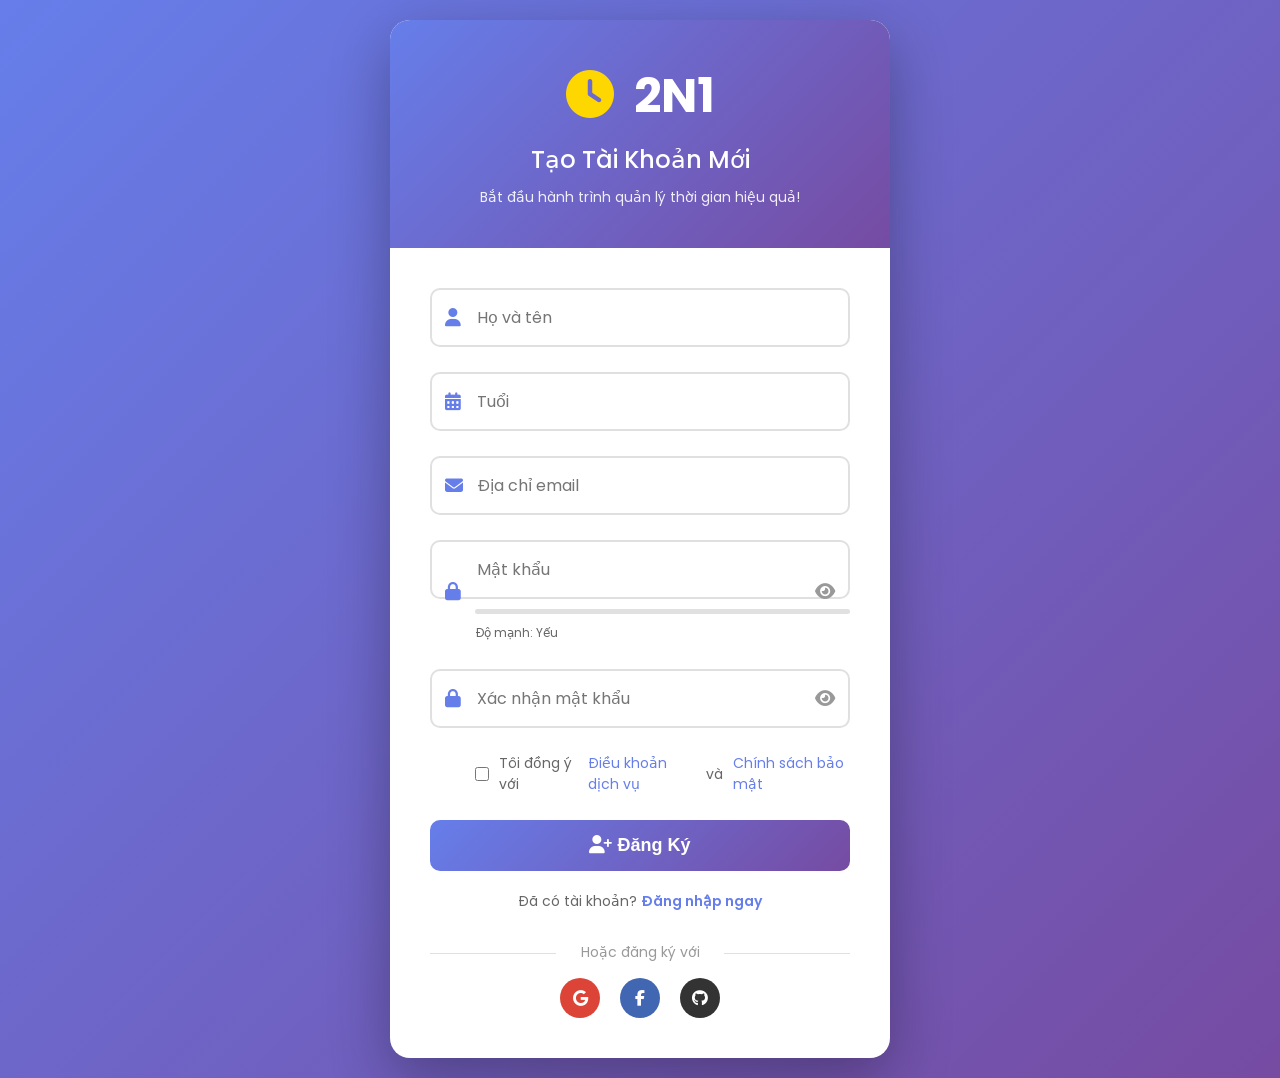
==== index.html @ 3a00298d "Create index.html" ====
<!-- Thêm ngay sau <body> -->
<script>
    // Kiểm tra đăng nhập
    (function() {
        const currentUser = localStorage.getItem('2n1_current_user');
        
        if (!currentUser) {
            // Chưa đăng nhập, chuyển về trang đăng ký
            window.location.href = 'register.html';
        } else {
            const user = JSON.parse(currentUser);
            if (!user.loggedIn) {
                window.location.href = 'register.html';
            } else {
                // Hiển thị tên người dùng
                document.addEventListener('DOMContentLoaded', function() {
                    const usernameElement = document.getElementById('username');
                    if (usernameElement) {
                        usernameElement.textContent = user.name;
                    }
                    
                    // Thêm nút đăng xuất
                    const userInfo = document.querySelector('.user-info');
                    if (userInfo) {
                        const logoutBtn = document.createElement('button');
                        logoutBtn.innerHTML = '<i class="fas fa-sign-out-alt"></i> Đăng xuất';
                        logoutBtn.style.cssText = `
                            margin-left: 15px;
                            background: rgba(255,255,255,0.2);
                            border: none;
                            color: white;
                            padding: 8px 15px;
                            border-radius: 50px;
                            cursor: pointer;
                            font-size: 14px;
                            transition: all 0.3s;
                        `;
                        logoutBtn.onmouseover = function() {
                            this.style.background = 'rgba(255,255,255,0.3)';
                        };
                        logoutBtn.onmouseout = function() {
                            this.style.background = 'rgba(255,255,255,0.2)';
                        };
                        logoutBtn.onclick = function() {
                            localStorage.removeItem('2n1_current_user');
                            window.location.href = 'register.html';
                        };
                        userInfo.appendChild(logoutBtn);
                    }
                });
            }
        }
    })();
</script>
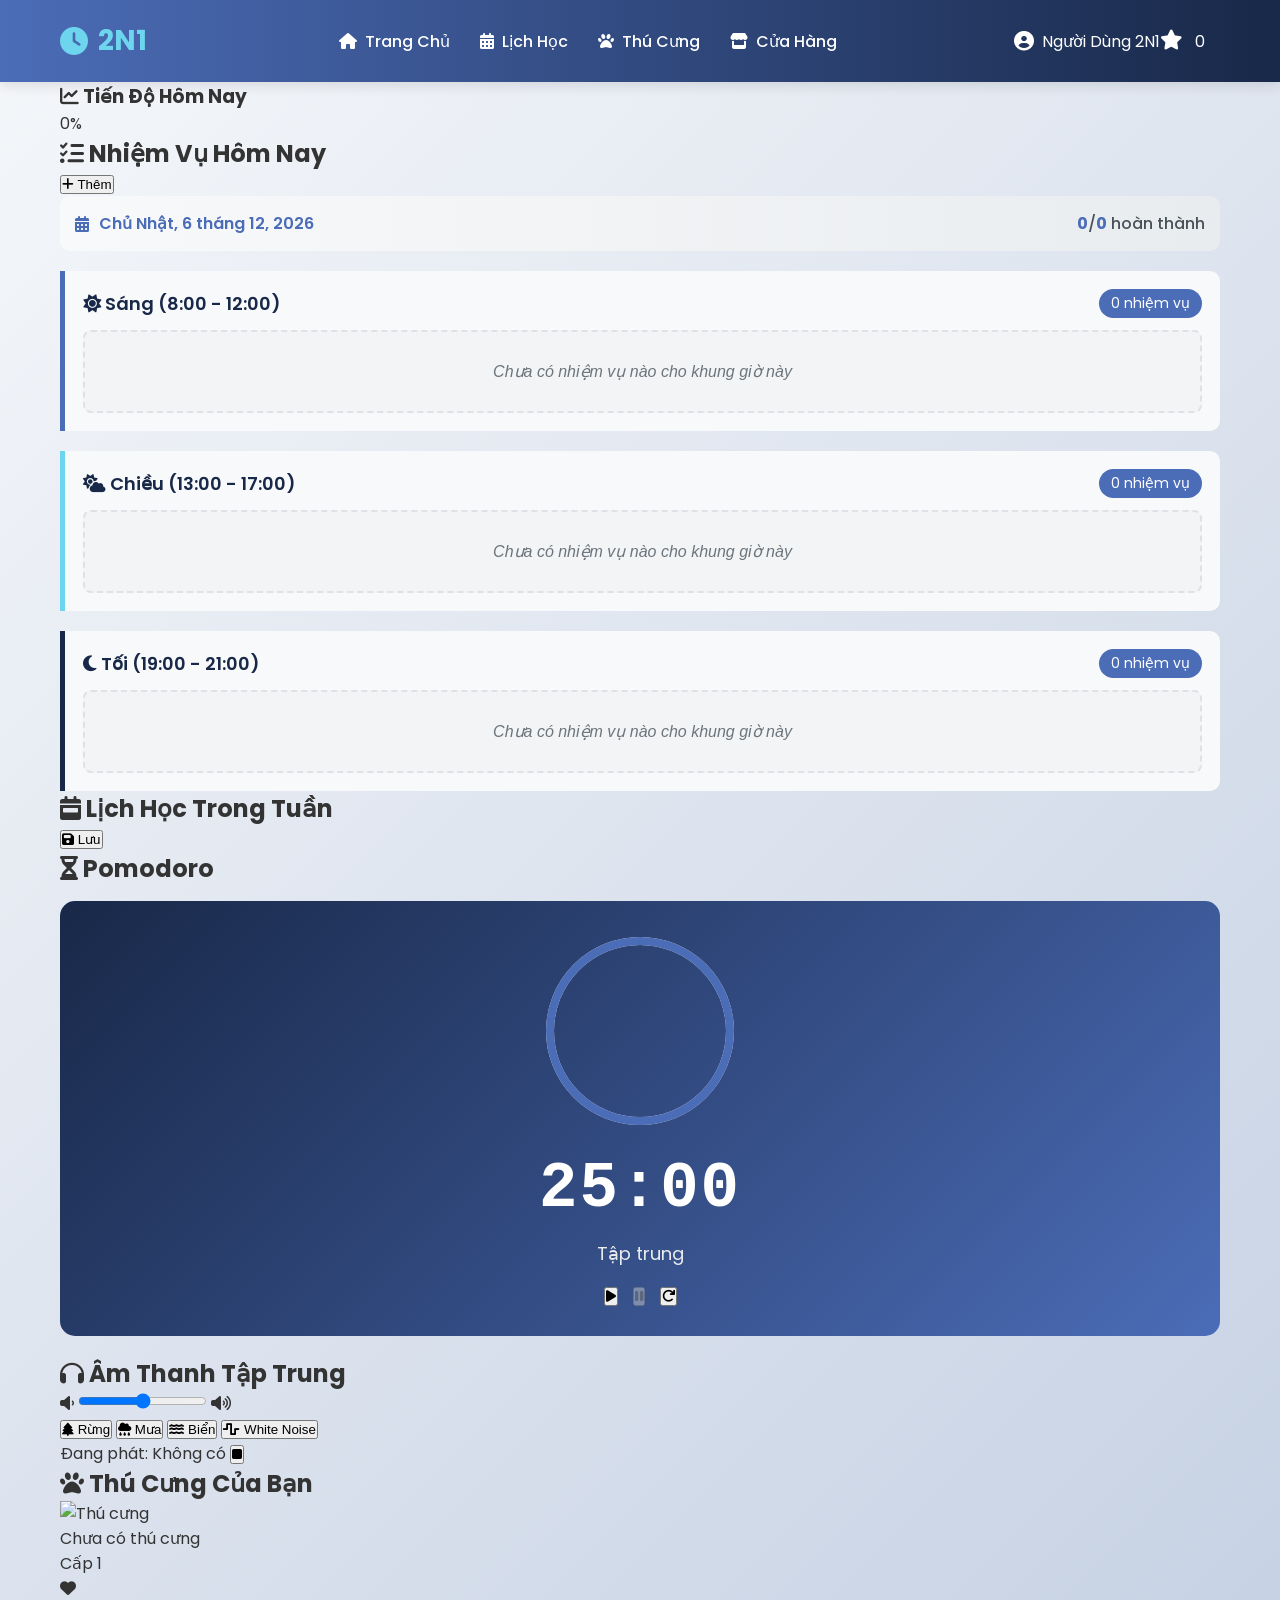
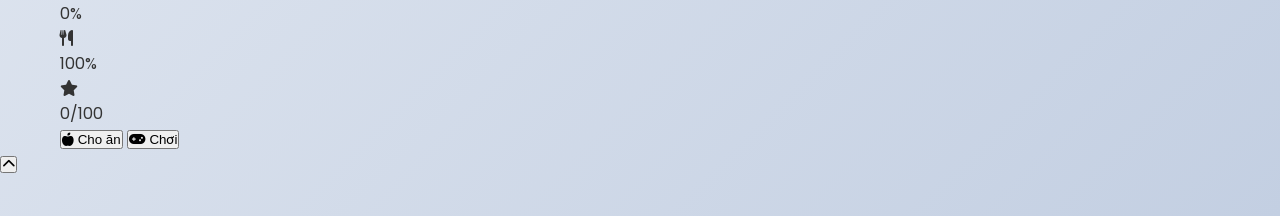
==== commit d9992094: "Update index.html" ====
--- a/index.html
+++ b/index.html
@@ -1,54 +1,285 @@
-<!-- Thêm ngay sau <body> -->
-<script>
-    // Kiểm tra đăng nhập
-    (function() {
-        const currentUser = localStorage.getItem('2n1_current_user');
-        
-        if (!currentUser) {
-            // Chưa đăng nhập, chuyển về trang đăng ký
-            window.location.href = 'register.html';
-        } else {
-            const user = JSON.parse(currentUser);
-            if (!user.loggedIn) {
-                window.location.href = 'register.html';
-            } else {
-                // Hiển thị tên người dùng
-                document.addEventListener('DOMContentLoaded', function() {
-                    const usernameElement = document.getElementById('username');
-                    if (usernameElement) {
-                        usernameElement.textContent = user.name;
-                    }
-                    
-                    // Thêm nút đăng xuất
-                    const userInfo = document.querySelector('.user-info');
-                    if (userInfo) {
-                        const logoutBtn = document.createElement('button');
-                        logoutBtn.innerHTML = '<i class="fas fa-sign-out-alt"></i> Đăng xuất';
-                        logoutBtn.style.cssText = `
-                            margin-left: 15px;
-                            background: rgba(255,255,255,0.2);
-                            border: none;
-                            color: white;
-                            padding: 8px 15px;
-                            border-radius: 50px;
-                            cursor: pointer;
-                            font-size: 14px;
-                            transition: all 0.3s;
-                        `;
-                        logoutBtn.onmouseover = function() {
-                            this.style.background = 'rgba(255,255,255,0.3)';
-                        };
-                        logoutBtn.onmouseout = function() {
-                            this.style.background = 'rgba(255,255,255,0.2)';
-                        };
-                        logoutBtn.onclick = function() {
-                            localStorage.removeItem('2n1_current_user');
-                            window.location.href = 'register.html';
-                        };
-                        userInfo.appendChild(logoutBtn);
-                    }
-                });
-            }
-        }
-    })();
-</script>
+<!DOCTYPE html>
+<html lang="vi">
+<head>
+    <meta charset="UTF-8">
+    <meta name="viewport" content="width=device-width, initial-scale=1.0">
+    <title>2N1 - Quản Lý Thời Gian Thông Minh</title>
+    <link rel="stylesheet" href="https://cdnjs.cloudflare.com/ajax/libs/font-awesome/6.4.0/css/all.min.css">
+    <link href="https://fonts.googleapis.com/css2?family=Poppins:wght@300;400;500;600;700&display=swap" rel="stylesheet">
+    <link rel="stylesheet" href="style.css">
+</head>
+<body>
+    <!-- Header với hiệu ứng -->
+    <header class="glass-header">
+        <div class="container">
+            <div class="header-content">
+                <div class="logo animate-logo">
+                    <i class="fas fa-clock"></i>
+                    <span>2N1</span>
+                </div>
+                <nav>
+                    <ul>
+                        <li><a href="#home" class="nav-link active"><i class="fas fa-home"></i> Trang Chủ</a></li>
+                        <li><a href="#schedule" class="nav-link"><i class="fas fa-calendar-alt"></i> Lịch Học</a></li>
+                        <li><a href="#pets" class="nav-link"><i class="fas fa-paw"></i> Thú Cưng</a></li>
+                        <li><a href="#shop" class="nav-link"><i class="fas fa-store"></i> Cửa Hàng</a></li>
+                    </ul>
+                </nav>
+                <div class="user-info" id="user-info">
+                    <i class="fas fa-user-circle"></i>
+                    <span id="username"></span>
+                    <div class="points-badge" id="points-display">
+                        <i class="fas fa-star"></i> <span id="user-points">0</span>
+                    </div>
+                </div>
+            </div>
+        </div>
+    </header>
+
+    <div class="container">
+        <!-- Thanh tiến trình ngày -->
+        <div class="daily-progress">
+            <div class="progress-header">
+                <h3><i class="fas fa-chart-line"></i> Tiến Độ Hôm Nay</h3>
+                <span id="progress-percent">0%</span>
+            </div>
+            <div class="progress-bar-container">
+                <div class="progress-bar-fill" id="daily-progress-bar" style="width: 0%"></div>
+            </div>
+        </div>
+
+        <!-- Main Content với Grid Layout -->
+        <div class="main-grid">
+            <!-- Left Column: Tasks và Lịch -->
+            <div class="left-column">
+                <!-- Nhiệm vụ hôm nay -->
+                <div class="card glass-card" id="home">
+                    <div class="card-header">
+                        <h2><i class="fas fa-tasks"></i> Nhiệm Vụ Hôm Nay</h2>
+                        <button class="btn-add-task" id="add-task-btn">
+                            <i class="fas fa-plus"></i> Thêm
+                        </button>
+                    </div>
+                    
+                    <div class="date-info">
+                        <div class="current-date" id="current-date"></div>
+                        <div class="tasks-summary">
+                            <span id="completed-count">0</span>/<span id="total-count">0</span> hoàn thành
+                        </div>
+                    </div>
+                    
+                    <div class="time-slots" id="time-slots-container"></div>
+                </div>
+
+                <!-- Lịch học trong tuần -->
+                <div class="card glass-card" id="schedule">
+                    <div class="card-header">
+                        <h2><i class="fas fa-calendar-week"></i> Lịch Học Trong Tuần</h2>
+                        <button class="btn-save-schedule" id="save-schedule-btn">
+                            <i class="fas fa-save"></i> Lưu
+                        </button>
+                    </div>
+                    
+                    <div class="week-schedule" id="week-schedule">
+                        <!-- JavaScript sẽ tạo lịch ở đây -->
+                    </div>
+                </div>
+            </div>
+
+            <!-- Right Column: Pomodoro, Âm thanh, Thú cưng -->
+            <div class="right-column">
+                <!-- Pomodoro Timer với hiệu ứng -->
+                <div class="card glass-card pomodoro-card">
+                    <h2><i class="fas fa-hourglass-half"></i> Pomodoro</h2>
+                    
+                    <div class="pomodoro-timer">
+                        <div class="timer-circle">
+                            <svg class="progress-ring" width="200" height="200">
+                                <circle class="progress-ring__bg" stroke="#e0e0e0" stroke-width="8" fill="transparent" r="90" cx="100" cy="100"/>
+                                <circle class="progress-ring__progress" stroke="#4b6cb7" stroke-width="8" fill="transparent" r="90" cx="100" cy="100"/>
+                            </svg>
+                            <div class="timer-display" id="timer">25:00</div>
+                        </div>
+                        
+                        <div class="timer-label" id="session-type">Tập trung</div>
+                        
+                        <div class="timer-controls">
+                            <button class="btn-control" id="start-btn">
+                                <i class="fas fa-play"></i>
+                            </button>
+                            <button class="btn-control" id="pause-btn" disabled>
+                                <i class="fas fa-pause"></i>
+                            </button>
+                            <button class="btn-control" id="reset-btn">
+                                <i class="fas fa-redo"></i>
+                            </button>
+                        </div>
+                    </div>
+                </div>
+
+                <!-- Phòng âm thanh tập trung -->
+                <div class="card glass-card sound-card">
+                    <h2><i class="fas fa-headphones"></i> Âm Thanh Tập Trung</h2>
+                    
+                    <div class="sound-controls">
+                        <div class="volume-control">
+                            <i class="fas fa-volume-down"></i>
+                            <input type="range" id="volume-slider" min="0" max="100" value="50">
+                            <i class="fas fa-volume-up"></i>
+                        </div>
+                        
+                        <div class="sound-buttons">
+                            <button class="sound-btn" data-sound="forest">
+                                <i class="fas fa-tree"></i>
+                                <span>Rừng</span>
+                                <div class="sound-wave"></div>
+                            </button>
+                            <button class="sound-btn" data-sound="rain">
+                                <i class="fas fa-cloud-rain"></i>
+                                <span>Mưa</span>
+                                <div class="sound-wave"></div>
+                            </button>
+                            <button class="sound-btn" data-sound="ocean">
+                                <i class="fas fa-water"></i>
+                                <span>Biển</span>
+                                <div class="sound-wave"></div>
+                            </button>
+                            <button class="sound-btn" data-sound="white-noise">
+                                <i class="fas fa-wave-square"></i>
+                                <span>White Noise</span>
+                                <div class="sound-wave"></div>
+                            </button>
+                        </div>
+                        
+                        <div class="playing-indicator" id="playing-indicator">
+                            <span>Đang phát: </span>
+                            <span id="current-sound">Không có</span>
+                            <button class="stop-sound" id="stop-sound">
+                                <i class="fas fa-stop"></i>
+                            </button>
+                        </div>
+                    </div>
+                </div>
+
+                <!-- Thú cưng ảo -->
+                <div class="card glass-card pet-card" id="pets">
+                    <h2><i class="fas fa-paw"></i> Thú Cưng Của Bạn</h2>
+                    
+                    <div class="pet-container">
+                        <div class="pet-display" id="pet-display">
+                            <img src="assets/pets/pet-default.png" alt="Thú cưng" id="pet-image" class="pet-image">
+                            <div class="pet-status">
+                                <div class="pet-name" id="pet-name">Chưa có thú cưng</div>
+                                <div class="pet-level" id="pet-level">Cấp 1</div>
+                            </div>
+                        </div>
+                        
+                        <div class="pet-stats">
+                            <div class="pet-stat">
+                                <i class="fas fa-heart"></i>
+                                <div class="stat-bar">
+                                    <div class="stat-fill" id="pet-happiness" style="width: 0%"></div>
+                                </div>
+                                <span id="happiness-value">0%</span>
+                            </div>
+                            <div class="pet-stat">
+                                <i class="fas fa-utensils"></i>
+                                <div class="stat-bar">
+                                    <div class="stat-fill" id="pet-hunger" style="width: 100%"></div>
+                                </div>
+                                <span id="hunger-value">100%</span>
+                            </div>
+                            <div class="pet-stat">
+                                <i class="fas fa-star"></i>
+                                <div class="stat-bar">
+                                    <div class="stat-fill" id="pet-exp" style="width: 0%"></div>
+                                </div>
+                                <span id="exp-value">0/100</span>
+                            </div>
+                        </div>
+                        
+                        <div class="pet-actions">
+                            <button class="pet-action" id="feed-pet">
+                                <i class="fas fa-apple-alt"></i> Cho ăn
+                            </button>
+                            <button class="pet-action" id="play-pet">
+                                <i class="fas fa-gamepad"></i> Chơi
+                            </button>
+                        </div>
+                    </div>
+                </div>
+            </div>
+        </div>
+    </div>
+
+    <!-- Cửa hàng thú cưng Modal -->
+    <div class="modal-overlay" id="shop-modal">
+        <div class="modal-content shop-modal">
+            <div class="modal-header">
+                <h3><i class="fas fa-store"></i> Cửa Hàng Thú Cưng</h3>
+                <button class="close-modal" id="close-shop">&times;</button>
+            </div>
+            
+            <div class="shop-points">
+                <i class="fas fa-star"></i> Điểm của bạn: <span id="shop-points">0</span>
+            </div>
+            
+            <div class="pets-grid" id="pets-grid">
+                <!-- Pet items sẽ được tạo bằng JavaScript -->
+            </div>
+        </div>
+    </div>
+
+    <!-- Thêm nhiệm vụ Modal -->
+    <div class="modal-overlay" id="task-modal">
+        <div class="modal-content">
+            <div class="modal-header">
+                <h3><i class="fas fa-plus-circle"></i> Thêm Nhiệm Vụ</h3>
+                <button class="close-modal" id="close-task">&times;</button>
+            </div>
+            
+            <form id="task-form">
+                <div class="form-group">
+                    <input type="text" id="task-name" placeholder="Tên nhiệm vụ" required>
+                </div>
+                
+                <div class="form-row">
+                    <select id="task-time" required>
+                        <option value="">Chọn khung giờ</option>
+                        <option value="morning">Sáng (8:00 - 12:00)</option>
+                        <option value="afternoon">Chiều (13:00 - 17:00)</option>
+                        <option value="evening">Tối (19:00 - 21:00)</option>
+                    </select>
+                    
+                    <select id="task-duration" required>
+                        <option value="">Thời lượng</option>
+                        <option value="15">15 phút</option>
+                        <option value="30">30 phút</option>
+                        <option value="45">45 phút</option>
+                        <option value="60">1 giờ</option>
+                        <option value="90">1.5 giờ</option>
+                        <option value="120">2 giờ</option>
+                    </select>
+                </div>
+                
+                <div class="form-group">
+                    <select id="task-priority">
+                        <option value="low">Ưu tiên thấp</option>
+                        <option value="medium" selected>Ưu tiên trung bình</option>
+                        <option value="high">Ưu tiên cao</option>
+                    </select>
+                </div>
+                
+                <button type="submit" class="btn-submit">Thêm nhiệm vụ</button>
+            </form>
+        </div>
+    </div>
+
+    <!-- Floating Action Button -->
+    <button class="fab" id="fab">
+        <i class="fas fa-chevron-up"></i>
+    </button>
+
+    <script src="script.js"></script>
+</body>
+</html>
--- a/style.css
+++ b/style.css
@@ -0,0 +1,794 @@
+/* style.css - File CSS chính cho 2N1 */
+
+/* Reset và biến toàn cục */
+:root {
+    --primary-color: #4b6cb7;
+    --secondary-color: #182848;
+    --accent-color: #6dd5ed;
+    --success-color: #28a745;
+    --warning-color: #ffc107;
+    --danger-color: #dc3545;
+    --light-color: #f8f9fa;
+    --dark-color: #343a40;
+    --text-color: #333;
+    --border-radius: 15px;
+    --box-shadow: 0 8px 25px rgba(0, 0, 0, 0.08);
+}
+
+* {
+    margin: 0;
+    padding: 0;
+    box-sizing: border-box;
+}
+
+body {
+    font-family: 'Poppins', sans-serif;
+    background: linear-gradient(135deg, #f5f7fa 0%, #c3cfe2 100%);
+    color: var(--text-color);
+    min-height: 100vh;
+    padding-bottom: 40px;
+}
+
+.container {
+    max-width: 1200px;
+    margin: 0 auto;
+    padding: 0 20px;
+}
+
+/* Header Styles */
+header {
+    background: linear-gradient(90deg, var(--primary-color) 0%, var(--secondary-color) 100%);
+    color: white;
+    padding: 20px 0;
+    box-shadow: 0 4px 12px rgba(0, 0, 0, 0.1);
+    position: sticky;
+    top: 0;
+    z-index: 1000;
+}
+
+.header-content {
+    display: flex;
+    justify-content: space-between;
+    align-items: center;
+    flex-wrap: wrap;
+}
+
+.logo {
+    display: flex;
+    align-items: center;
+    font-size: 28px;
+    font-weight: 700;
+}
+
+.logo i {
+    margin-right: 10px;
+    color: var(--accent-color);
+}
+
+.logo span {
+    color: var(--accent-color);
+}
+
+nav ul {
+    display: flex;
+    list-style: none;
+    flex-wrap: wrap;
+}
+
+nav ul li {
+    margin-left: 30px;
+}
+
+nav ul li a {
+    color: white;
+    text-decoration: none;
+    font-weight: 500;
+    font-size: 16px;
+    transition: color 0.3s;
+    display: flex;
+    align-items: center;
+}
+
+nav ul li a i {
+    margin-right: 8px;
+}
+
+nav ul li a:hover {
+    color: var(--accent-color);
+}
+
+.user-info {
+    display: flex;
+    align-items: center;
+    cursor: pointer;
+    padding: 8px 15px;
+    border-radius: 50px;
+    transition: background-color 0.3s;
+}
+
+.user-info:hover {
+    background-color: rgba(255, 255, 255, 0.1);
+}
+
+.user-info i {
+    margin-right: 8px;
+    font-size: 20px;
+}
+
+/* Main Content */
+.main-content {
+    display: grid;
+    grid-template-columns: 1fr 350px;
+    gap: 30px;
+    margin-top: 30px;
+}
+
+@media (max-width: 992px) {
+    .main-content {
+        grid-template-columns: 1fr;
+    }
+}
+
+/* Today's Tasks Section */
+.today-tasks {
+    background-color: white;
+    border-radius: var(--border-radius);
+    padding: 25px;
+    box-shadow: var(--box-shadow);
+}
+
+.section-title {
+    display: flex;
+    align-items: center;
+    margin-bottom: 25px;
+    color: var(--secondary-color);
+    font-size: 22px;
+}
+
+.section-title i {
+    margin-right: 10px;
+    color: var(--primary-color);
+}
+
+.date-info {
+    display: flex;
+    justify-content: space-between;
+    margin-bottom: 20px;
+    background: linear-gradient(90deg, var(--light-color) 0%, #e9ecef 100%);
+    padding: 15px;
+    border-radius: 10px;
+    flex-wrap: wrap;
+}
+
+.current-date {
+    font-weight: 600;
+    color: var(--primary-color);
+    display: flex;
+    align-items: center;
+}
+
+.current-date i {
+    margin-right: 10px;
+}
+
+.tasks-summary {
+    font-weight: 500;
+    color: #495057;
+}
+
+.tasks-summary span {
+    color: var(--primary-color);
+    font-weight: 700;
+}
+
+/* Time Slots */
+.time-slots {
+    display: flex;
+    flex-direction: column;
+    gap: 20px;
+}
+
+.time-slot {
+    border-left: 5px solid var(--primary-color);
+    background-color: var(--light-color);
+    border-radius: 0 10px 10px 0;
+    padding: 18px;
+    transition: transform 0.3s, box-shadow 0.3s;
+}
+
+.time-slot:hover {
+    transform: translateY(-3px);
+    box-shadow: 0 5px 15px rgba(0, 0, 0, 0.08);
+}
+
+.time-header {
+    display: flex;
+    justify-content: space-between;
+    margin-bottom: 12px;
+    align-items: center;
+    flex-wrap: wrap;
+}
+
+.time-range {
+    font-weight: 600;
+    color: var(--secondary-color);
+    font-size: 18px;
+}
+
+.task-count {
+    background-color: var(--primary-color);
+    color: white;
+    padding: 4px 12px;
+    border-radius: 20px;
+    font-size: 14px;
+}
+
+.task-item {
+    background-color: white;
+    padding: 12px 15px;
+    margin-bottom: 10px;
+    border-radius: 8px;
+    display: flex;
+    align-items: center;
+    border-left: 4px solid var(--accent-color);
+    box-shadow: 0 2px 5px rgba(0, 0, 0, 0.05);
+    transition: transform 0.2s;
+}
+
+.task-item:hover {
+    transform: translateX(5px);
+}
+
+.task-item:last-child {
+    margin-bottom: 0;
+}
+
+.task-checkbox {
+    margin-right: 12px;
+    transform: scale(1.2);
+    cursor: pointer;
+}
+
+.task-name {
+    flex-grow: 1;
+    font-weight: 500;
+}
+
+.task-duration {
+    color: #6c757d;
+    font-size: 14px;
+    background-color: #f1f3f5;
+    padding: 4px 10px;
+    border-radius: 15px;
+    font-weight: 500;
+    white-space: nowrap;
+}
+
+.task-actions {
+    margin-left: 10px;
+    display: flex;
+    gap: 8px;
+}
+
+.task-action-btn {
+    background: none;
+    border: none;
+    cursor: pointer;
+    color: #6c757d;
+    font-size: 16px;
+    transition: color 0.2s;
+    padding: 5px;
+    border-radius: 5px;
+}
+
+.task-action-btn:hover {
+    color: var(--primary-color);
+    background-color: rgba(75, 108, 183, 0.1);
+}
+
+.completed {
+    opacity: 0.7;
+    border-left-color: var(--success-color);
+}
+
+.completed .task-name {
+    text-decoration: line-through;
+    color: #6c757d;
+}
+
+.empty-slot {
+    text-align: center;
+    padding: 30px 15px;
+    color: #6c757d;
+    font-style: italic;
+    background-color: rgba(0, 0, 0, 0.02);
+    border-radius: 8px;
+    border: 2px dashed #dee2e6;
+}
+
+/* Pomodoro Section */
+.pomodoro-section {
+    background-color: white;
+    border-radius: var(--border-radius);
+    padding: 25px;
+    box-shadow: var(--box-shadow);
+    margin-bottom: 30px;
+}
+
+.pomodoro-timer {
+    text-align: center;
+    background: linear-gradient(135deg, var(--secondary-color) 0%, var(--primary-color) 100%);
+    color: white;
+    padding: 30px 20px;
+    border-radius: var(--border-radius);
+    margin-top: 15px;
+    margin-bottom: 20px;
+}
+
+.timer-display {
+    font-size: 64px;
+    font-weight: 700;
+    margin: 15px 0;
+    font-family: 'Courier New', monospace;
+    letter-spacing: 2px;
+}
+
+@media (max-width: 576px) {
+    .timer-display {
+        font-size: 48px;
+    }
+}
+
+.timer-label {
+    font-size: 18px;
+    margin-bottom: 10px;
+    color: #e9ecef;
+}
+
+.timer-controls {
+    display: flex;
+    justify-content: center;
+    gap: 15px;
+    margin-top: 20px;
+    flex-wrap: wrap;
+}
+
+/* Button Styles */
+.btn {
+    padding: 12px 25px;
+    border: none;
+    border-radius: 50px;
+    font-weight: 600;
+    cursor: pointer;
+    display: flex;
+    align-items: center;
+    justify-content: center;
+    transition: all 0.3s;
+    font-size: 16px;
+    font-family: 'Poppins', sans-serif;
+}
+
+.btn i {
+    margin-right: 8px;
+}
+
+.btn:hover {
+    transform: translateY(-3px);
+    box-shadow: 0 5px 15px rgba(0, 0, 0, 0.1);
+}
+
+.btn:active {
+    transform: translateY(-1px);
+}
+
+.btn:disabled {
+    opacity: 0.6;
+    cursor: not-allowed;
+    transform: none;
+    box-shadow: none;
+}
+
+.btn-start {
+    background-color: var(--success-color);
+    color: white;
+}
+
+.btn-pause {
+    background-color: var(--warning-color);
+    color: #212529;
+}
+
+.btn-reset {
+    background-color: #6c757d;
+    color: white;
+}
+
+.btn-primary {
+    background-color: var(--primary-color);
+    color: white;
+}
+
+.btn-secondary {
+    background-color: #6c757d;
+    color: white;
+}
+
+.secondary-btn {
+    background-color: #e9ecef;
+    color: #495057;
+    border: 1px solid #dee2e6;
+}
+
+.pomodoro-info {
+    margin-top: 20px;
+    padding: 15px;
+    background-color: var(--light-color);
+    border-radius: 10px;
+}
+
+.pomodoro-info h4 {
+    color: var(--secondary-color);
+    margin-bottom: 10px;
+    display: flex;
+    align-items: center;
+}
+
+.pomodoro-info h4 i {
+    margin-right: 10px;
+    color: var(--primary-color);
+}
+
+.pomodoro-info p {
+    color: #495057;
+    line-height: 1.6;
+    font-size: 15px;
+}
+
+/* Stats Section */
+.stats-section {
+    background-color: white;
+    border-radius: var(--border-radius);
+    padding: 25px;
+    box-shadow: var(--box-shadow);
+}
+
+.stats-grid {
+    display: grid;
+    grid-template-columns: repeat(2, 1fr);
+    gap: 15px;
+    margin-top: 20px;
+}
+
+@media (max-width: 576px) {
+    .stats-grid {
+        grid-template-columns: 1fr;
+    }
+}
+
+.stat-card {
+    background: linear-gradient(135deg, var(--light-color) 0%, #e9ecef 100%);
+    padding: 20px;
+    border-radius: 10px;
+    text-align: center;
+    transition: transform 0.3s;
+}
+
+.stat-card:hover {
+    transform: translateY(-5px);
+}
+
+.stat-value {
+    font-size: 28px;
+    font-weight: 700;
+    color: var(--primary-color);
+    margin-bottom: 5px;
+}
+
+.stat-label {
+    color: #6c757d;
+    font-size: 14px;
+    font-weight: 500;
+}
+
+/* Add Task Button */
+.add-task-btn {
+    position: fixed;
+    bottom: 30px;
+    right: 30px;
+    width: 60px;
+    height: 60px;
+    background: linear-gradient(135deg, var(--primary-color) 0%, var(--secondary-color) 100%);
+    color: white;
+    border-radius: 50%;
+    display: flex;
+    align-items: center;
+    justify-content: center;
+    font-size: 24px;
+    cursor: pointer;
+    box-shadow: 0 6px 20px rgba(75, 108, 183, 0.4);
+    transition: all 0.3s;
+    z-index: 100;
+    border: none;
+}
+
+.add-task-btn:hover {
+    transform: scale(1.1);
+    box-shadow: 0 8px 25px rgba(75, 108, 183, 0.5);
+}
+
+/* Modal Styles */
+.modal-overlay {
+    display: none;
+    position: fixed;
+    top: 0;
+    left: 0;
+    width: 100%;
+    height: 100%;
+    background-color: rgba(0, 0, 0, 0.5);
+    z-index: 2000;
+    justify-content: center;
+    align-items: center;
+    padding: 20px;
+    animation: fadeIn 0.3s ease-out;
+}
+
+.modal-overlay.active {
+    display: flex;
+}
+
+@keyframes fadeIn {
+    from { opacity: 0; }
+    to { opacity: 1; }
+}
+
+.modal-content {
+    background-color: white;
+    padding: 30px;
+    border-radius: var(--border-radius);
+    width: 100%;
+    max-width: 500px;
+    max-height: 90vh;
+    overflow-y: auto;
+    box-shadow: 0 10px 30px rgba(0, 0, 0, 0.2);
+    animation: modalSlideIn 0.3s ease-out;
+}
+
+@keyframes modalSlideIn {
+    from { opacity: 0; transform: translateY(-20px); }
+    to { opacity: 1; transform: translateY(0); }
+}
+
+.modal-header {
+    display: flex;
+    justify-content: space-between;
+    align-items: center;
+    margin-bottom: 25px;
+    padding-bottom: 15px;
+    border-bottom: 1px solid #dee2e6;
+}
+
+.modal-title {
+    font-size: 22px;
+    color: var(--secondary-color);
+    display: flex;
+    align-items: center;
+}
+
+.modal-title i {
+    margin-right: 10px;
+    color: var(--primary-color);
+}
+
+.close-modal {
+    background: none;
+    border: none;
+    font-size: 28px;
+    cursor: pointer;
+    color: #6c757d;
+    transition: color 0.2s;
+    line-height: 1;
+    padding: 0;
+    width: 30px;
+    height: 30px;
+    display: flex;
+    align-items: center;
+    justify-content: center;
+    border-radius: 50%;
+}
+
+.close-modal:hover {
+    color: var(--danger-color);
+    background-color: rgba(220, 53, 69, 0.1);
+}
+
+/* Form Styles */
+.form-group {
+    margin-bottom: 20px;
+}
+
+.form-label {
+    display: block;
+    margin-bottom: 8px;
+    font-weight: 500;
+    color: #495057;
+}
+
+.form-input, .form-select, .form-textarea {
+    width: 100%;
+    padding: 12px 15px;
+    border: 1px solid #dee2e6;
+    border-radius: 8px;
+    font-family: 'Poppins', sans-serif;
+    font-size: 16px;
+    transition: border-color 0.3s, box-shadow 0.3s;
+    background-color: white;
+}
+
+.form-input:focus, .form-select:focus, .form-textarea:focus {
+    outline: none;
+    border-color: var(--primary-color);
+    box-shadow: 0 0 0 3px rgba(75, 108, 183, 0.1);
+}
+
+.form-textarea {
+    resize: vertical;
+    min-height: 100px;
+}
+
+.form-row {
+    display: grid;
+    grid-template-columns: 1fr 1fr;
+    gap: 15px;
+}
+
+@media (max-width: 576px) {
+    .form-row {
+        grid-template-columns: 1fr;
+    }
+}
+
+.form-actions {
+    display: flex;
+    justify-content: flex-end;
+    gap: 15px;
+    margin-top: 30px;
+    padding-top: 20px;
+    border-top: 1px solid #dee2e6;
+}
+
+/* Notification */
+.notification {
+    position: fixed;
+    top: 100px;
+    right: 30px;
+    background: linear-gradient(90deg, var(--primary-color) 0%, var(--secondary-color) 100%);
+    color: white;
+    padding: 15px 20px;
+    border-radius: 10px;
+    box-shadow: 0 5px 15px rgba(0, 0, 0, 0.2);
+    z-index: 1000;
+    animation: slideIn 0.5s ease-out;
+    max-width: 300px;
+    display: none;
+}
+
+.notification.error {
+    background: linear-gradient(90deg, var(--danger-color) 0%, #c82333 100%);
+}
+
+.notification.warning {
+    background: linear-gradient(90deg, var(--warning-color) 0%, #e0a800 100%);
+    color: #212529;
+}
+
+@keyframes slideIn {
+    from { transform: translateX(100%); opacity: 0; }
+    to { transform: translateX(0); opacity: 1; }
+}
+
+@keyframes slideOut {
+    from { transform: translateX(0); opacity: 1; }
+    to { transform: translateX(100%); opacity: 0; }
+}
+
+/* Responsive Design */
+@media (max-width: 768px) {
+    .header-content {
+        flex-direction: column;
+        gap: 15px;
+        text-align: center;
+    }
+    
+    nav ul {
+        justify-content: center;
+        margin-top: 10px;
+    }
+    
+    nav ul li {
+        margin: 0 10px;
+    }
+    
+    .user-info {
+        margin-top: 10px;
+    }
+    
+    .date-info {
+        flex-direction: column;
+        gap: 10px;
+        text-align: center;
+    }
+    
+    .modal-content {
+        padding: 20px;
+    }
+}
+
+@media (max-width: 480px) {
+    .container {
+        padding: 0 15px;
+    }
+    
+    .today-tasks, .pomodoro-section, .stats-section {
+        padding: 20px 15px;
+    }
+    
+    .timer-display {
+        font-size: 36px;
+    }
+    
+    .btn {
+        padding: 10px 20px;
+        font-size: 14px;
+    }
+    
+    .add-task-btn {
+        width: 50px;
+        height: 50px;
+        bottom: 20px;
+        right: 20px;
+    }
+}
+/* Thêm vào cuối file style.css */
+
+/* User info với nút đăng xuất */
+.user-info {
+    display: flex;
+    align-items: center;
+    flex-wrap: wrap;
+}
+
+.user-info button {
+    background: rgba(255, 255, 255, 0.2);
+    border: none;
+    color: white;
+    padding: 8px 15px;
+    border-radius: 50px;
+    cursor: pointer;
+    font-size: 14px;
+    transition: all 0.3s;
+    margin-left: 15px;
+    font-family: 'Poppins', sans-serif;
+    display: flex;
+    align-items: center;
+    gap: 5px;
+}
+
+.user-info button:hover {
+    background: rgba(255, 255, 255, 0.3);
+    transform: translateY(-2px);
+}
+
+.user-info button i {
+    font-size: 14px;
+}
+
+@media (max-width: 768px) {
+    .user-info {
+        flex-direction: column;
+        gap: 10px;
+    }
+    
+    .user-info button {
+        margin-left: 0;
+    }
+}
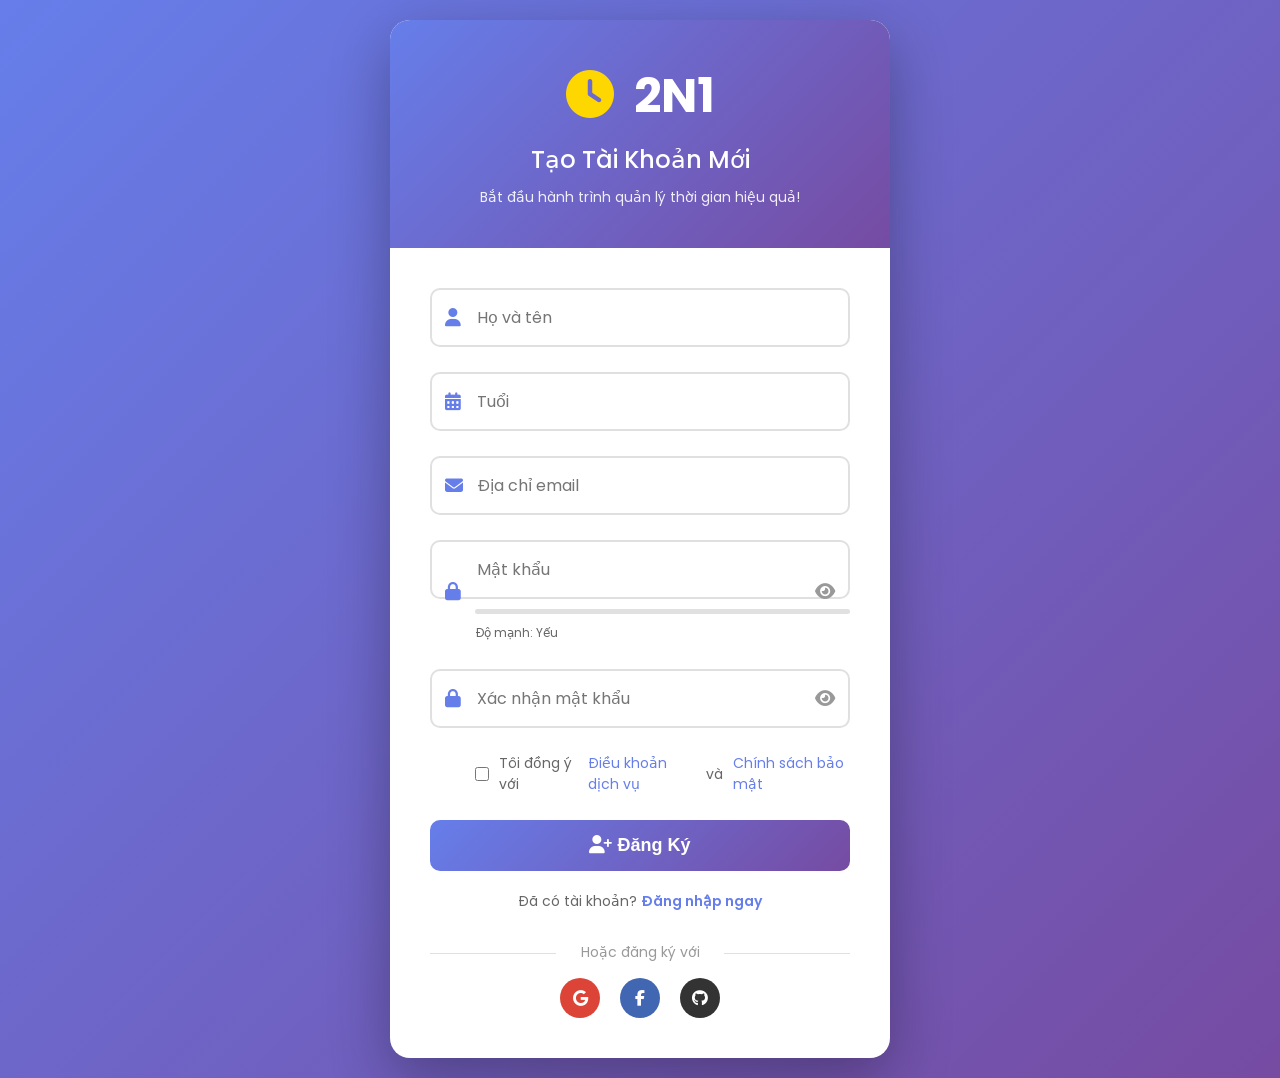
==== commit 5aedf55c: "Update index.html" ====
--- a/index.html
+++ b/index.html
@@ -71,7 +71,7 @@
                     <div class="time-slots" id="time-slots-container"></div>
                 </div>
 
-                <!-- Lịch học trong tuần -->
+                <!-- Lịch học trong tuần (CẬP NHẬT) -->
                 <div class="card glass-card" id="schedule">
                     <div class="card-header">
                         <h2><i class="fas fa-calendar-week"></i> Lịch Học Trong Tuần</h2>
@@ -117,9 +117,9 @@
                     </div>
                 </div>
 
-                <!-- Phòng âm thanh tập trung -->
+                <!-- Phòng âm thanh Lofi (CẬP NHẬT) -->
                 <div class="card glass-card sound-card">
-                    <h2><i class="fas fa-headphones"></i> Âm Thanh Tập Trung</h2>
+                    <h2><i class="fas fa-headphones"></i> Nhạc Lofi Tập Trung</h2>
                     
                     <div class="sound-controls">
                         <div class="volume-control">
@@ -129,24 +129,24 @@
                         </div>
                         
                         <div class="sound-buttons">
-                            <button class="sound-btn" data-sound="forest">
-                                <i class="fas fa-tree"></i>
-                                <span>Rừng</span>
-                                <div class="sound-wave"></div>
-                            </button>
-                            <button class="sound-btn" data-sound="rain">
+                            <button class="sound-btn" data-sound="lofi-study">
+                                <i class="fas fa-book-open"></i>
+                                <span>Lofi Study</span>
+                                <div class="sound-wave"></div>
+                            </button>
+                            <button class="sound-btn" data-sound="lofi-chill">
+                                <i class="fas fa-mug-hot"></i>
+                                <span>Lofi Chill</span>
+                                <div class="sound-wave"></div>
+                            </button>
+                            <button class="sound-btn" data-sound="lofi-rain">
                                 <i class="fas fa-cloud-rain"></i>
-                                <span>Mưa</span>
-                                <div class="sound-wave"></div>
-                            </button>
-                            <button class="sound-btn" data-sound="ocean">
-                                <i class="fas fa-water"></i>
-                                <span>Biển</span>
-                                <div class="sound-wave"></div>
-                            </button>
-                            <button class="sound-btn" data-sound="white-noise">
-                                <i class="fas fa-wave-square"></i>
-                                <span>White Noise</span>
+                                <span>Lofi Rain</span>
+                                <div class="sound-wave"></div>
+                            </button>
+                            <button class="sound-btn" data-sound="lofi-jazz">
+                                <i class="fas fa-music"></i>
+                                <span>Lofi Jazz</span>
                                 <div class="sound-wave"></div>
                             </button>
                         </div>
@@ -158,16 +158,19 @@
                                 <i class="fas fa-stop"></i>
                             </button>
                         </div>
-                    </div>
-                </div>
-
-                <!-- Thú cưng ảo -->
+                        
+                        <!-- YouTube Audio Player Ẩn -->
+                        <div id="youtube-player" style="display: none;"></div>
+                    </div>
+                </div>
+
+                <!-- Thú cưng ảo (CẬP NHẬT) -->
                 <div class="card glass-card pet-card" id="pets">
                     <h2><i class="fas fa-paw"></i> Thú Cưng Của Bạn</h2>
                     
                     <div class="pet-container">
                         <div class="pet-display" id="pet-display">
-                            <img src="assets/pets/pet-default.png" alt="Thú cưng" id="pet-image" class="pet-image">
+                            <div class="pet-image" id="pet-image">🐱</div>
                             <div class="pet-status">
                                 <div class="pet-name" id="pet-name">Chưa có thú cưng</div>
                                 <div class="pet-level" id="pet-level">Cấp 1</div>
@@ -176,21 +179,21 @@
                         
                         <div class="pet-stats">
                             <div class="pet-stat">
-                                <i class="fas fa-heart"></i>
+                                <i class="fas fa-heart" style="color: #ff6b6b;"></i>
                                 <div class="stat-bar">
                                     <div class="stat-fill" id="pet-happiness" style="width: 0%"></div>
                                 </div>
                                 <span id="happiness-value">0%</span>
                             </div>
                             <div class="pet-stat">
-                                <i class="fas fa-utensils"></i>
+                                <i class="fas fa-utensils" style="color: #4ecdc4;"></i>
                                 <div class="stat-bar">
                                     <div class="stat-fill" id="pet-hunger" style="width: 100%"></div>
                                 </div>
                                 <span id="hunger-value">100%</span>
                             </div>
                             <div class="pet-stat">
-                                <i class="fas fa-star"></i>
+                                <i class="fas fa-star" style="color: #ffd93d;"></i>
                                 <div class="stat-bar">
                                     <div class="stat-fill" id="pet-exp" style="width: 0%"></div>
                                 </div>
@@ -198,13 +201,17 @@
                             </div>
                         </div>
                         
-                        <div class="pet-actions">
-                            <button class="pet-action" id="feed-pet">
-                                <i class="fas fa-apple-alt"></i> Cho ăn
-                            </button>
-                            <button class="pet-action" id="play-pet">
-                                <i class="fas fa-gamepad"></i> Chơi
-                            </button>
+                        <div class="pet-message" id="pet-message">
+                            <i class="fas fa-comment-dots"></i>
+                            <span>Hoàn thành nhiệm vụ để cho thú cưng ăn!</span>
+                        </div>
+                        
+                        <div class="pet-food-inventory">
+                            <h4><i class="fas fa-box"></i> Thức ăn: <span id="food-count">0</span></h4>
+                            <div class="food-progress">
+                                <div class="food-progress-bar" id="food-progress-bar" style="width: 0%"></div>
+                            </div>
+                            <p class="food-note">Mỗi 3 nhiệm vụ = 1 phần thức ăn</p>
                         </div>
                     </div>
                 </div>
@@ -212,7 +219,7 @@
         </div>
     </div>
 
-    <!-- Cửa hàng thú cưng Modal -->
+    <!-- Cửa hàng thú cưng Modal (CẬP NHẬT) -->
     <div class="modal-overlay" id="shop-modal">
         <div class="modal-content shop-modal">
             <div class="modal-header">
@@ -280,6 +287,8 @@
         <i class="fas fa-chevron-up"></i>
     </button>
 
+    <!-- Thêm thư viện YouTube IFrame API -->
+    <script src="https://www.youtube.com/iframe_api"></script>
     <script src="script.js"></script>
 </body>
 </html>
--- a/style.css
+++ b/style.css
@@ -1,18 +1,17 @@
-/* style.css - File CSS chính cho 2N1 */
-
-/* Reset và biến toàn cục */
+/* ================ RESET & VARIABLES ================ */
 :root {
-    --primary-color: #4b6cb7;
-    --secondary-color: #182848;
-    --accent-color: #6dd5ed;
-    --success-color: #28a745;
-    --warning-color: #ffc107;
-    --danger-color: #dc3545;
-    --light-color: #f8f9fa;
-    --dark-color: #343a40;
-    --text-color: #333;
-    --border-radius: 15px;
-    --box-shadow: 0 8px 25px rgba(0, 0, 0, 0.08);
+    --primary: #4b6cb7;
+    --primary-dark: #182848;
+    --secondary: #6dd5ed;
+    --success: #4caf50;
+    --warning: #ff9800;
+    --danger: #f44336;
+    --dark: #333;
+    --light: #f5f5f5;
+    --glass-bg: rgba(255, 255, 255, 0.25);
+    --glass-border: rgba(255, 255, 255, 0.18);
+    --shadow: 0 8px 32px 0 rgba(31, 38, 135, 0.37);
+    --animation-speed: 0.3s;
 }
 
 * {
@@ -23,27 +22,83 @@
 
 body {
     font-family: 'Poppins', sans-serif;
-    background: linear-gradient(135deg, #f5f7fa 0%, #c3cfe2 100%);
-    color: var(--text-color);
+    background: linear-gradient(135deg, #667eea 0%, #764ba2 100%);
     min-height: 100vh;
-    padding-bottom: 40px;
-}
-
-.container {
-    max-width: 1200px;
-    margin: 0 auto;
-    padding: 0 20px;
-}
-
-/* Header Styles */
-header {
-    background: linear-gradient(90deg, var(--primary-color) 0%, var(--secondary-color) 100%);
-    color: white;
-    padding: 20px 0;
-    box-shadow: 0 4px 12px rgba(0, 0, 0, 0.1);
+    color: var(--dark);
+    position: relative;
+    overflow-x: hidden;
+}
+
+/* ================ ANIMATIONS ================ */
+@keyframes float {
+    0%, 100% { transform: translateY(0); }
+    50% { transform: translateY(-10px); }
+}
+
+@keyframes pulse {
+    0%, 100% { transform: scale(1); }
+    50% { transform: scale(1.05); }
+}
+
+@keyframes spin {
+    from { transform: rotate(0deg); }
+    to { transform: rotate(360deg); }
+}
+
+@keyframes slideIn {
+    from {
+        opacity: 0;
+        transform: translateX(-30px);
+    }
+    to {
+        opacity: 1;
+        transform: translateX(0);
+    }
+}
+
+@keyframes fadeIn {
+    from { opacity: 0; }
+    to { opacity: 1; }
+}
+
+@keyframes wave {
+    0%, 100% { transform: scaleY(1); }
+    50% { transform: scaleY(1.5); }
+}
+
+/* ================ GLASSMORPHISM EFFECTS ================ */
+.glass-header {
+    background: rgba(255, 255, 255, 0.1);
+    backdrop-filter: blur(10px);
+    -webkit-backdrop-filter: blur(10px);
+    border-bottom: 1px solid rgba(255, 255, 255, 0.2);
     position: sticky;
     top: 0;
     z-index: 1000;
+    animation: slideIn 0.5s ease-out;
+}
+
+.glass-card {
+    background: rgba(255, 255, 255, 0.9);
+    backdrop-filter: blur(10px);
+    -webkit-backdrop-filter: blur(10px);
+    border-radius: 20px;
+    border: 1px solid rgba(255, 255, 255, 0.3);
+    box-shadow: var(--shadow);
+    transition: all var(--animation-speed);
+    animation: fadeIn 0.5s ease-out;
+}
+
+.glass-card:hover {
+    transform: translateY(-5px);
+    box-shadow: 0 12px 40px rgba(0, 0, 0, 0.2);
+}
+
+/* ================ HEADER STYLES ================ */
+.container {
+    max-width: 1400px;
+    margin: 0 auto;
+    padding: 20px;
 }
 
 .header-content {
@@ -54,741 +109,812 @@
 }
 
 .logo {
-    display: flex;
-    align-items: center;
-    font-size: 28px;
+    font-size: 32px;
     font-weight: 700;
+    color: white;
+    text-shadow: 2px 2px 4px rgba(0, 0, 0, 0.3);
 }
 
 .logo i {
+    color: #ffd700;
     margin-right: 10px;
-    color: var(--accent-color);
-}
-
-.logo span {
-    color: var(--accent-color);
+    animation: spin 10s linear infinite;
+}
+
+.animate-logo {
+    animation: float 3s ease-in-out infinite;
 }
 
 nav ul {
     display: flex;
     list-style: none;
-    flex-wrap: wrap;
-}
-
-nav ul li {
-    margin-left: 30px;
-}
-
-nav ul li a {
+    gap: 20px;
+}
+
+.nav-link {
     color: white;
     text-decoration: none;
-    font-weight: 500;
-    font-size: 16px;
-    transition: color 0.3s;
-    display: flex;
-    align-items: center;
-}
-
-nav ul li a i {
-    margin-right: 8px;
-}
-
-nav ul li a:hover {
-    color: var(--accent-color);
+    padding: 10px 20px;
+    border-radius: 50px;
+    background: rgba(255, 255, 255, 0.1);
+    transition: all var(--animation-speed);
+    display: flex;
+    align-items: center;
+    gap: 8px;
+}
+
+.nav-link:hover {
+    background: rgba(255, 255, 255, 0.3);
+    transform: translateY(-2px);
+}
+
+.nav-link.active {
+    background: white;
+    color: var(--primary);
 }
 
 .user-info {
     display: flex;
     align-items: center;
-    cursor: pointer;
-    padding: 8px 15px;
+    gap: 15px;
+    color: white;
+}
+
+.points-badge {
+    background: #ffd700;
+    color: var(--dark);
+    padding: 5px 15px;
     border-radius: 50px;
-    transition: background-color 0.3s;
-}
-
-.user-info:hover {
-    background-color: rgba(255, 255, 255, 0.1);
-}
-
-.user-info i {
-    margin-right: 8px;
+    display: flex;
+    align-items: center;
+    gap: 5px;
+    font-weight: 600;
+}
+
+/* ================ DAILY PROGRESS ================ */
+.daily-progress {
+    background: rgba(255, 255, 255, 0.9);
+    border-radius: 15px;
+    padding: 20px;
+    margin-bottom: 30px;
+    backdrop-filter: blur(10px);
+}
+
+.progress-header {
+    display: flex;
+    justify-content: space-between;
+    margin-bottom: 10px;
+}
+
+.progress-bar-container {
+    height: 10px;
+    background: #e0e0e0;
+    border-radius: 5px;
+    overflow: hidden;
+}
+
+.progress-bar-fill {
+    height: 100%;
+    background: linear-gradient(90deg, var(--primary), var(--secondary));
+    border-radius: 5px;
+    transition: width 0.5s ease;
+    position: relative;
+    overflow: hidden;
+}
+
+.progress-bar-fill::after {
+    content: '';
+    position: absolute;
+    top: 0;
+    left: 0;
+    right: 0;
+    bottom: 0;
+    background: linear-gradient(90deg, transparent, rgba(255,255,255,0.3), transparent);
+    animation: shine 2s infinite;
+}
+
+@keyframes shine {
+    0% { transform: translateX(-100%); }
+    100% { transform: translateX(100%); }
+}
+
+/* ================ MAIN GRID ================ */
+.main-grid {
+    display: grid;
+    grid-template-columns: 1fr 400px;
+    gap: 30px;
+}
+
+.left-column {
+    display: flex;
+    flex-direction: column;
+    gap: 30px;
+}
+
+.right-column {
+    display: flex;
+    flex-direction: column;
+    gap: 30px;
+}
+
+/* ================ CARDS ================ */
+.card {
+    padding: 25px;
+    transition: all var(--animation-speed);
+}
+
+.card-header {
+    display: flex;
+    justify-content: space-between;
+    align-items: center;
+    margin-bottom: 20px;
+}
+
+.card-header h2 {
     font-size: 20px;
-}
-
-/* Main Content */
-.main-content {
-    display: grid;
-    grid-template-columns: 1fr 350px;
-    gap: 30px;
-    margin-top: 30px;
-}
-
-@media (max-width: 992px) {
-    .main-content {
-        grid-template-columns: 1fr;
-    }
-}
-
-/* Today's Tasks Section */
-.today-tasks {
-    background-color: white;
-    border-radius: var(--border-radius);
-    padding: 25px;
-    box-shadow: var(--box-shadow);
-}
-
-.section-title {
-    display: flex;
-    align-items: center;
-    margin-bottom: 25px;
-    color: var(--secondary-color);
-    font-size: 22px;
-}
-
-.section-title i {
-    margin-right: 10px;
-    color: var(--primary-color);
-}
-
-.date-info {
+    display: flex;
+    align-items: center;
+    gap: 10px;
+}
+
+/* ================ TASK SLOTS ================ */
+.time-slots {
+    display: flex;
+    flex-direction: column;
+    gap: 15px;
+}
+
+.time-slot {
+    border-left: 5px solid var(--primary);
+    padding-left: 15px;
+    animation: slideIn 0.5s ease-out;
+    animation-fill-mode: both;
+}
+
+.time-slot:nth-child(1) { animation-delay: 0.1s; }
+.time-slot:nth-child(2) { animation-delay: 0.2s; }
+.time-slot:nth-child(3) { animation-delay: 0.3s; }
+
+.time-header {
     display: flex;
     justify-content: space-between;
-    margin-bottom: 20px;
-    background: linear-gradient(90deg, var(--light-color) 0%, #e9ecef 100%);
-    padding: 15px;
-    border-radius: 10px;
-    flex-wrap: wrap;
-}
-
-.current-date {
-    font-weight: 600;
-    color: var(--primary-color);
-    display: flex;
-    align-items: center;
-}
-
-.current-date i {
-    margin-right: 10px;
-}
-
-.tasks-summary {
-    font-weight: 500;
-    color: #495057;
-}
-
-.tasks-summary span {
-    color: var(--primary-color);
-    font-weight: 700;
-}
-
-/* Time Slots */
-.time-slots {
-    display: flex;
-    flex-direction: column;
-    gap: 20px;
-}
-
-.time-slot {
-    border-left: 5px solid var(--primary-color);
-    background-color: var(--light-color);
-    border-radius: 0 10px 10px 0;
-    padding: 18px;
-    transition: transform 0.3s, box-shadow 0.3s;
-}
-
-.time-slot:hover {
-    transform: translateY(-3px);
-    box-shadow: 0 5px 15px rgba(0, 0, 0, 0.08);
-}
-
-.time-header {
-    display: flex;
-    justify-content: space-between;
-    margin-bottom: 12px;
-    align-items: center;
-    flex-wrap: wrap;
+    margin-bottom: 10px;
 }
 
 .time-range {
     font-weight: 600;
-    color: var(--secondary-color);
-    font-size: 18px;
-}
-
-.task-count {
-    background-color: var(--primary-color);
-    color: white;
-    padding: 4px 12px;
-    border-radius: 20px;
-    font-size: 14px;
+    color: var(--primary);
 }
 
 .task-item {
-    background-color: white;
+    background: white;
     padding: 12px 15px;
     margin-bottom: 10px;
-    border-radius: 8px;
-    display: flex;
-    align-items: center;
-    border-left: 4px solid var(--accent-color);
-    box-shadow: 0 2px 5px rgba(0, 0, 0, 0.05);
-    transition: transform 0.2s;
+    border-radius: 10px;
+    display: flex;
+    align-items: center;
+    gap: 10px;
+    box-shadow: 0 2px 5px rgba(0,0,0,0.05);
+    transition: all var(--animation-speed);
+    cursor: pointer;
 }
 
 .task-item:hover {
     transform: translateX(5px);
-}
-
-.task-item:last-child {
-    margin-bottom: 0;
+    box-shadow: 0 5px 15px rgba(0,0,0,0.1);
+}
+
+.task-item.completed {
+    opacity: 0.7;
+    border-left: 4px solid var(--success);
+}
+
+.task-item.completed .task-name {
+    text-decoration: line-through;
 }
 
 .task-checkbox {
-    margin-right: 12px;
-    transform: scale(1.2);
-    cursor: pointer;
+    width: 20px;
+    height: 20px;
+    cursor: pointer;
+    accent-color: var(--primary);
 }
 
 .task-name {
-    flex-grow: 1;
-    font-weight: 500;
+    flex: 1;
 }
 
 .task-duration {
-    color: #6c757d;
+    background: #f0f0f0;
+    padding: 3px 10px;
+    border-radius: 15px;
+    font-size: 12px;
+}
+
+/* ================ WEEK SCHEDULE ================ */
+.week-schedule {
+    display: grid;
+    grid-template-columns: repeat(7, 1fr);
+    gap: 10px;
+    margin-top: 20px;
+}
+
+.day-card {
+    background: white;
+    border-radius: 15px;
+    padding: 15px;
+    text-align: center;
+    cursor: pointer;
+    transition: all var(--animation-speed);
+    border: 2px solid transparent;
+}
+
+.day-card:hover {
+    transform: translateY(-5px);
+    box-shadow: 0 10px 20px rgba(0,0,0,0.1);
+}
+
+.day-card.active {
+    border-color: var(--primary);
+    background: linear-gradient(135deg, #f5f7fa, #e9ecef);
+}
+
+.day-name {
+    font-weight: 600;
+    margin-bottom: 10px;
+    color: var(--primary);
+}
+
+.day-tasks {
+    font-size: 12px;
+    color: #666;
+    margin-bottom: 10px;
+}
+
+.day-study-time {
     font-size: 14px;
-    background-color: #f1f3f5;
-    padding: 4px 10px;
-    border-radius: 15px;
-    font-weight: 500;
-    white-space: nowrap;
-}
-
-.task-actions {
-    margin-left: 10px;
-    display: flex;
-    gap: 8px;
-}
-
-.task-action-btn {
-    background: none;
-    border: none;
-    cursor: pointer;
-    color: #6c757d;
-    font-size: 16px;
-    transition: color 0.2s;
+    font-weight: 600;
+    color: var(--success);
+}
+
+.day-schedule-input {
+    width: 100%;
     padding: 5px;
+    margin-top: 5px;
+    border: 1px solid #ddd;
     border-radius: 5px;
-}
-
-.task-action-btn:hover {
-    color: var(--primary-color);
-    background-color: rgba(75, 108, 183, 0.1);
-}
-
-.completed {
-    opacity: 0.7;
-    border-left-color: var(--success-color);
-}
-
-.completed .task-name {
-    text-decoration: line-through;
-    color: #6c757d;
-}
-
-.empty-slot {
-    text-align: center;
-    padding: 30px 15px;
-    color: #6c757d;
-    font-style: italic;
-    background-color: rgba(0, 0, 0, 0.02);
-    border-radius: 8px;
-    border: 2px dashed #dee2e6;
-}
-
-/* Pomodoro Section */
-.pomodoro-section {
-    background-color: white;
-    border-radius: var(--border-radius);
-    padding: 25px;
-    box-shadow: var(--box-shadow);
-    margin-bottom: 30px;
-}
-
+    font-size: 12px;
+}
+
+/* ================ POMODORO TIMER ================ */
 .pomodoro-timer {
     text-align: center;
-    background: linear-gradient(135deg, var(--secondary-color) 0%, var(--primary-color) 100%);
-    color: white;
-    padding: 30px 20px;
-    border-radius: var(--border-radius);
-    margin-top: 15px;
+    position: relative;
+}
+
+.timer-circle {
+    position: relative;
+    width: 200px;
+    height: 200px;
+    margin: 20px auto;
+}
+
+.progress-ring {
+    transform: rotate(-90deg);
+}
+
+.progress-ring__progress {
+    stroke: var(--primary);
+    stroke-dasharray: 565.48;
+    stroke-dashoffset: 0;
+    transition: stroke-dashoffset 0.5s;
+    filter: drop-shadow(0 0 5px rgba(75, 108, 183, 0.5));
+}
+
+.timer-display {
+    position: absolute;
+    top: 50%;
+    left: 50%;
+    transform: translate(-50%, -50%);
+    font-size: 36px;
+    font-weight: 700;
+    color: var(--primary);
+}
+
+.timer-controls {
+    display: flex;
+    justify-content: center;
+    gap: 20px;
+    margin-top: 20px;
+}
+
+.btn-control {
+    width: 50px;
+    height: 50px;
+    border-radius: 50%;
+    border: none;
+    background: var(--primary);
+    color: white;
+    cursor: pointer;
+    transition: all var(--animation-speed);
+    box-shadow: 0 5px 15px rgba(0,0,0,0.2);
+}
+
+.btn-control:hover:not(:disabled) {
+    transform: scale(1.1);
+    box-shadow: 0 8px 25px rgba(0,0,0,0.3);
+}
+
+.btn-control:disabled {
+    opacity: 0.5;
+    cursor: not-allowed;
+}
+
+/* ================ SOUND CONTROLS ================ */
+.sound-controls {
+    margin-top: 20px;
+}
+
+.volume-control {
+    display: flex;
+    align-items: center;
+    gap: 10px;
     margin-bottom: 20px;
 }
 
-.timer-display {
-    font-size: 64px;
-    font-weight: 700;
-    margin: 15px 0;
-    font-family: 'Courier New', monospace;
-    letter-spacing: 2px;
-}
-
-@media (max-width: 576px) {
-    .timer-display {
-        font-size: 48px;
-    }
-}
-
-.timer-label {
-    font-size: 18px;
-    margin-bottom: 10px;
-    color: #e9ecef;
-}
-
-.timer-controls {
-    display: flex;
-    justify-content: center;
-    gap: 15px;
-    margin-top: 20px;
-    flex-wrap: wrap;
-}
-
-/* Button Styles */
-.btn {
-    padding: 12px 25px;
-    border: none;
-    border-radius: 50px;
-    font-weight: 600;
-    cursor: pointer;
-    display: flex;
-    align-items: center;
-    justify-content: center;
-    transition: all 0.3s;
-    font-size: 16px;
-    font-family: 'Poppins', sans-serif;
-}
-
-.btn i {
-    margin-right: 8px;
-}
-
-.btn:hover {
-    transform: translateY(-3px);
-    box-shadow: 0 5px 15px rgba(0, 0, 0, 0.1);
-}
-
-.btn:active {
-    transform: translateY(-1px);
-}
-
-.btn:disabled {
-    opacity: 0.6;
-    cursor: not-allowed;
-    transform: none;
-    box-shadow: none;
-}
-
-.btn-start {
-    background-color: var(--success-color);
-    color: white;
-}
-
-.btn-pause {
-    background-color: var(--warning-color);
-    color: #212529;
-}
-
-.btn-reset {
-    background-color: #6c757d;
-    color: white;
-}
-
-.btn-primary {
-    background-color: var(--primary-color);
-    color: white;
-}
-
-.btn-secondary {
-    background-color: #6c757d;
-    color: white;
-}
-
-.secondary-btn {
-    background-color: #e9ecef;
-    color: #495057;
-    border: 1px solid #dee2e6;
-}
-
-.pomodoro-info {
-    margin-top: 20px;
-    padding: 15px;
-    background-color: var(--light-color);
-    border-radius: 10px;
-}
-
-.pomodoro-info h4 {
-    color: var(--secondary-color);
-    margin-bottom: 10px;
-    display: flex;
-    align-items: center;
-}
-
-.pomodoro-info h4 i {
-    margin-right: 10px;
-    color: var(--primary-color);
-}
-
-.pomodoro-info p {
-    color: #495057;
-    line-height: 1.6;
-    font-size: 15px;
-}
-
-/* Stats Section */
-.stats-section {
-    background-color: white;
-    border-radius: var(--border-radius);
-    padding: 25px;
-    box-shadow: var(--box-shadow);
-}
-
-.stats-grid {
+.volume-control input {
+    flex: 1;
+    height: 5px;
+    border-radius: 5px;
+    background: linear-gradient(90deg, var(--primary), var(--secondary));
+    -webkit-appearance: none;
+}
+
+.volume-control input::-webkit-slider-thumb {
+    -webkit-appearance: none;
+    width: 20px;
+    height: 20px;
+    border-radius: 50%;
+    background: white;
+    border: 2px solid var(--primary);
+    cursor: pointer;
+    box-shadow: 0 2px 5px rgba(0,0,0,0.2);
+}
+
+.sound-buttons {
     display: grid;
     grid-template-columns: repeat(2, 1fr);
     gap: 15px;
+}
+
+.sound-btn {
+    position: relative;
+    padding: 15px;
+    border: none;
+    border-radius: 15px;
+    background: linear-gradient(135deg, #f5f7fa, #e9ecef);
+    cursor: pointer;
+    transition: all var(--animation-speed);
+    overflow: hidden;
+}
+
+.sound-btn:hover {
+    transform: translateY(-3px);
+    box-shadow: 0 10px 20px rgba(0,0,0,0.1);
+}
+
+.sound-btn.active {
+    background: linear-gradient(135deg, var(--primary), var(--secondary));
+    color: white;
+}
+
+.sound-wave {
+    position: absolute;
+    bottom: 0;
+    left: 0;
+    right: 0;
+    height: 30px;
+    display: flex;
+    justify-content: center;
+    align-items: flex-end;
+    gap: 2px;
+    opacity: 0;
+    transition: opacity var(--animation-speed);
+}
+
+.sound-btn.active .sound-wave {
+    opacity: 1;
+}
+
+.sound-wave span {
+    width: 3px;
+    height: 10px;
+    background: white;
+    border-radius: 3px;
+    animation: wave 1s ease-in-out infinite;
+}
+
+.sound-wave span:nth-child(2) { animation-delay: 0.2s; }
+.sound-wave span:nth-child(3) { animation-delay: 0.4s; }
+.sound-wave span:nth-child(4) { animation-delay: 0.6s; }
+
+.playing-indicator {
     margin-top: 20px;
-}
-
-@media (max-width: 576px) {
-    .stats-grid {
-        grid-template-columns: 1fr;
-    }
-}
-
-.stat-card {
-    background: linear-gradient(135deg, var(--light-color) 0%, #e9ecef 100%);
+    padding: 10px;
+    background: rgba(0,0,0,0.05);
+    border-radius: 10px;
+    display: flex;
+    align-items: center;
+    justify-content: space-between;
+}
+
+.stop-sound {
+    background: var(--danger);
+    color: white;
+    border: none;
+    padding: 5px 15px;
+    border-radius: 5px;
+    cursor: pointer;
+}
+
+/* ================ PET CARD ================ */
+.pet-container {
+    margin-top: 20px;
+}
+
+.pet-display {
+    display: flex;
+    align-items: center;
+    gap: 20px;
+    margin-bottom: 20px;
+}
+
+.pet-image {
+    width: 100px;
+    height: 100px;
+    object-fit: contain;
+    animation: float 3s ease-in-out infinite;
+}
+
+.pet-status {
+    flex: 1;
+}
+
+.pet-name {
+    font-size: 18px;
+    font-weight: 600;
+    margin-bottom: 5px;
+}
+
+.pet-level {
+    color: var(--primary);
+    font-weight: 500;
+}
+
+.pet-stats {
+    margin: 20px 0;
+}
+
+.pet-stat {
+    display: flex;
+    align-items: center;
+    gap: 10px;
+    margin-bottom: 10px;
+}
+
+.stat-bar {
+    flex: 1;
+    height: 10px;
+    background: #e0e0e0;
+    border-radius: 5px;
+    overflow: hidden;
+}
+
+.stat-fill {
+    height: 100%;
+    transition: width 0.5s ease;
+}
+
+.stat-fill[style*="happiness"] { background: #ff6b6b; }
+.stat-fill[style*="hunger"] { background: #4ecdc4; }
+.stat-fill[style*="exp"] { background: #ffd93d; }
+
+.pet-actions {
+    display: grid;
+    grid-template-columns: 1fr 1fr;
+    gap: 10px;
+}
+
+.pet-action {
+    padding: 10px;
+    border: none;
+    border-radius: 10px;
+    background: linear-gradient(135deg, var(--primary), var(--secondary));
+    color: white;
+    cursor: pointer;
+    transition: all var(--animation-speed);
+}
+
+.pet-action:hover {
+    transform: translateY(-2px);
+    box-shadow: 0 5px 15px rgba(0,0,0,0.2);
+}
+
+/* ================ SHOP MODAL ================ */
+.shop-modal {
+    max-width: 800px;
+}
+
+.shop-points {
+    background: linear-gradient(135deg, var(--primary), var(--secondary));
+    color: white;
+    padding: 15px;
+    border-radius: 10px;
+    margin-bottom: 20px;
+    text-align: center;
+    font-size: 18px;
+}
+
+.pets-grid {
+    display: grid;
+    grid-template-columns: repeat(auto-fit, minmax(200px, 1fr));
+    gap: 20px;
+}
+
+.pet-shop-item {
+    background: white;
+    border-radius: 15px;
     padding: 20px;
-    border-radius: 10px;
     text-align: center;
-    transition: transform 0.3s;
-}
-
-.stat-card:hover {
+    transition: all var(--animation-speed);
+    cursor: pointer;
+    position: relative;
+    overflow: hidden;
+}
+
+.pet-shop-item:hover {
     transform: translateY(-5px);
-}
-
-.stat-value {
-    font-size: 28px;
-    font-weight: 700;
-    color: var(--primary-color);
+    box-shadow: 0 10px 30px rgba(0,0,0,0.2);
+}
+
+.pet-shop-item.owned {
+    opacity: 0.7;
+    filter: grayscale(1);
+}
+
+.pet-shop-item.owned::after {
+    content: '✓ ĐÃ SỞ HỮU';
+    position: absolute;
+    top: 10px;
+    right: 10px;
+    background: var(--success);
+    color: white;
+    padding: 3px 10px;
+    border-radius: 15px;
+    font-size: 10px;
+}
+
+.pet-shop-image {
+    width: 100px;
+    height: 100px;
+    object-fit: contain;
+    margin-bottom: 10px;
+}
+
+.pet-shop-name {
+    font-weight: 600;
     margin-bottom: 5px;
 }
 
-.stat-label {
-    color: #6c757d;
-    font-size: 14px;
-    font-weight: 500;
-}
-
-/* Add Task Button */
-.add-task-btn {
+.pet-shop-price {
+    color: #ffd700;
+    font-weight: 600;
+    margin-bottom: 10px;
+}
+
+.pet-shop-price i {
+    margin-right: 5px;
+}
+
+.pet-shop-btn {
+    padding: 8px 20px;
+    border: none;
+    border-radius: 25px;
+    background: linear-gradient(135deg, var(--primary), var(--secondary));
+    color: white;
+    cursor: pointer;
+    transition: all var(--animation-speed);
+}
+
+.pet-shop-btn:hover:not(:disabled) {
+    transform: scale(1.05);
+    box-shadow: 0 5px 15px rgba(0,0,0,0.2);
+}
+
+.pet-shop-btn:disabled {
+    opacity: 0.5;
+    cursor: not-allowed;
+}
+
+/* ================ FLOATING ACTION BUTTON ================ */
+.fab {
     position: fixed;
     bottom: 30px;
     right: 30px;
     width: 60px;
     height: 60px;
-    background: linear-gradient(135deg, var(--primary-color) 0%, var(--secondary-color) 100%);
-    color: white;
     border-radius: 50%;
-    display: flex;
-    align-items: center;
-    justify-content: center;
-    font-size: 24px;
-    cursor: pointer;
-    box-shadow: 0 6px 20px rgba(75, 108, 183, 0.4);
-    transition: all 0.3s;
-    z-index: 100;
+    background: linear-gradient(135deg, var(--primary), var(--secondary));
+    color: white;
     border: none;
-}
-
-.add-task-btn:hover {
+    cursor: pointer;
+    box-shadow: 0 5px 20px rgba(0,0,0,0.3);
+    transition: all var(--animation-speed);
+    animation: pulse 2s infinite;
+    z-index: 999;
+}
+
+.fab:hover {
     transform: scale(1.1);
-    box-shadow: 0 8px 25px rgba(75, 108, 183, 0.5);
-}
-
-/* Modal Styles */
+    box-shadow: 0 8px 30px rgba(0,0,0,0.4);
+}
+
+/* ================ MODAL ================ */
 .modal-overlay {
     display: none;
     position: fixed;
     top: 0;
     left: 0;
-    width: 100%;
-    height: 100%;
-    background-color: rgba(0, 0, 0, 0.5);
+    right: 0;
+    bottom: 0;
+    background: rgba(0, 0, 0, 0.5);
+    backdrop-filter: blur(5px);
     z-index: 2000;
     justify-content: center;
     align-items: center;
-    padding: 20px;
-    animation: fadeIn 0.3s ease-out;
+    animation: fadeIn 0.3s;
 }
 
 .modal-overlay.active {
     display: flex;
 }
 
-@keyframes fadeIn {
-    from { opacity: 0; }
-    to { opacity: 1; }
-}
-
 .modal-content {
-    background-color: white;
+    background: white;
+    border-radius: 20px;
     padding: 30px;
-    border-radius: var(--border-radius);
-    width: 100%;
     max-width: 500px;
+    width: 90%;
     max-height: 90vh;
     overflow-y: auto;
-    box-shadow: 0 10px 30px rgba(0, 0, 0, 0.2);
-    animation: modalSlideIn 0.3s ease-out;
-}
-
-@keyframes modalSlideIn {
-    from { opacity: 0; transform: translateY(-20px); }
-    to { opacity: 1; transform: translateY(0); }
+    animation: slideIn 0.3s;
 }
 
 .modal-header {
     display: flex;
     justify-content: space-between;
     align-items: center;
-    margin-bottom: 25px;
-    padding-bottom: 15px;
-    border-bottom: 1px solid #dee2e6;
-}
-
-.modal-title {
-    font-size: 22px;
-    color: var(--secondary-color);
-    display: flex;
-    align-items: center;
-}
-
-.modal-title i {
-    margin-right: 10px;
-    color: var(--primary-color);
+    margin-bottom: 20px;
 }
 
 .close-modal {
     background: none;
     border: none;
-    font-size: 28px;
-    cursor: pointer;
-    color: #6c757d;
-    transition: color 0.2s;
-    line-height: 1;
-    padding: 0;
-    width: 30px;
-    height: 30px;
-    display: flex;
-    align-items: center;
-    justify-content: center;
-    border-radius: 50%;
+    font-size: 30px;
+    cursor: pointer;
+    color: #999;
+    transition: color var(--animation-speed);
 }
 
 .close-modal:hover {
-    color: var(--danger-color);
-    background-color: rgba(220, 53, 69, 0.1);
-}
-
-/* Form Styles */
+    color: var(--danger);
+}
+
+/* ================ FORM STYLES ================ */
 .form-group {
     margin-bottom: 20px;
 }
 
-.form-label {
-    display: block;
-    margin-bottom: 8px;
-    font-weight: 500;
-    color: #495057;
-}
-
-.form-input, .form-select, .form-textarea {
+.form-group input,
+.form-group select,
+.form-group textarea {
     width: 100%;
     padding: 12px 15px;
-    border: 1px solid #dee2e6;
-    border-radius: 8px;
-    font-family: 'Poppins', sans-serif;
-    font-size: 16px;
-    transition: border-color 0.3s, box-shadow 0.3s;
-    background-color: white;
-}
-
-.form-input:focus, .form-select:focus, .form-textarea:focus {
+    border: 2px solid #e0e0e0;
+    border-radius: 10px;
+    font-family: inherit;
+    transition: all var(--animation-speed);
+}
+
+.form-group input:focus,
+.form-group select:focus,
+.form-group textarea:focus {
     outline: none;
-    border-color: var(--primary-color);
+    border-color: var(--primary);
     box-shadow: 0 0 0 3px rgba(75, 108, 183, 0.1);
-}
-
-.form-textarea {
-    resize: vertical;
-    min-height: 100px;
 }
 
 .form-row {
     display: grid;
     grid-template-columns: 1fr 1fr;
     gap: 15px;
-}
-
-@media (max-width: 576px) {
-    .form-row {
+    margin-bottom: 20px;
+}
+
+.btn-submit {
+    width: 100%;
+    padding: 15px;
+    background: linear-gradient(135deg, var(--primary), var(--secondary));
+    color: white;
+    border: none;
+    border-radius: 10px;
+    font-size: 16px;
+    font-weight: 600;
+    cursor: pointer;
+    transition: all var(--animation-speed);
+}
+
+.btn-submit:hover {
+    transform: translateY(-2px);
+    box-shadow: 0 5px 20px rgba(0,0,0,0.2);
+}
+
+/* ================ RESPONSIVE ================ */
+@media (max-width: 1024px) {
+    .main-grid {
         grid-template-columns: 1fr;
     }
-}
-
-.form-actions {
-    display: flex;
-    justify-content: flex-end;
-    gap: 15px;
-    margin-top: 30px;
-    padding-top: 20px;
-    border-top: 1px solid #dee2e6;
-}
-
-/* Notification */
-.notification {
-    position: fixed;
-    top: 100px;
-    right: 30px;
-    background: linear-gradient(90deg, var(--primary-color) 0%, var(--secondary-color) 100%);
-    color: white;
-    padding: 15px 20px;
-    border-radius: 10px;
-    box-shadow: 0 5px 15px rgba(0, 0, 0, 0.2);
-    z-index: 1000;
-    animation: slideIn 0.5s ease-out;
-    max-width: 300px;
-    display: none;
-}
-
-.notification.error {
-    background: linear-gradient(90deg, var(--danger-color) 0%, #c82333 100%);
-}
-
-.notification.warning {
-    background: linear-gradient(90deg, var(--warning-color) 0%, #e0a800 100%);
-    color: #212529;
-}
-
-@keyframes slideIn {
-    from { transform: translateX(100%); opacity: 0; }
-    to { transform: translateX(0); opacity: 1; }
-}
-
-@keyframes slideOut {
-    from { transform: translateX(0); opacity: 1; }
-    to { transform: translateX(100%); opacity: 0; }
-}
-
-/* Responsive Design */
+    
+    .week-schedule {
+        grid-template-columns: repeat(4, 1fr);
+    }
+}
+
 @media (max-width: 768px) {
     .header-content {
         flex-direction: column;
         gap: 15px;
-        text-align: center;
     }
     
     nav ul {
+        flex-wrap: wrap;
         justify-content: center;
-        margin-top: 10px;
     }
     
-    nav ul li {
-        margin: 0 10px;
+    .week-schedule {
+        grid-template-columns: repeat(2, 1fr);
     }
     
-    .user-info {
-        margin-top: 10px;
+    .sound-buttons {
+        grid-template-columns: 1fr;
+    }
+}
+
+@media (max-width: 480px) {
+    .week-schedule {
+        grid-template-columns: 1fr;
     }
     
-    .date-info {
+    .pet-display {
         flex-direction: column;
-        gap: 10px;
         text-align: center;
     }
-    
-    .modal-content {
-        padding: 20px;
-    }
-}
-
-@media (max-width: 480px) {
-    .container {
-        padding: 0 15px;
-    }
-    
-    .today-tasks, .pomodoro-section, .stats-section {
-        padding: 20px 15px;
-    }
-    
-    .timer-display {
-        font-size: 36px;
-    }
-    
-    .btn {
-        padding: 10px 20px;
-        font-size: 14px;
-    }
-    
-    .add-task-btn {
-        width: 50px;
-        height: 50px;
-        bottom: 20px;
-        right: 20px;
-    }
-}
-/* Thêm vào cuối file style.css */
-
-/* User info với nút đăng xuất */
-.user-info {
-    display: flex;
-    align-items: center;
-    flex-wrap: wrap;
-}
-
-.user-info button {
-    background: rgba(255, 255, 255, 0.2);
-    border: none;
-    color: white;
-    padding: 8px 15px;
-    border-radius: 50px;
-    cursor: pointer;
-    font-size: 14px;
-    transition: all 0.3s;
-    margin-left: 15px;
-    font-family: 'Poppins', sans-serif;
-    display: flex;
-    align-items: center;
-    gap: 5px;
-}
-
-.user-info button:hover {
-    background: rgba(255, 255, 255, 0.3);
-    transform: translateY(-2px);
-}
-
-.user-info button i {
-    font-size: 14px;
-}
-
-@media (max-width: 768px) {
-    .user-info {
-        flex-direction: column;
-        gap: 10px;
-    }
-    
-    .user-info button {
-        margin-left: 0;
-    }
-}
+}
+
+/* ================ SCROLLBAR ================ */
+::-webkit-scrollbar {
+    width: 10px;
+}
+
+::-webkit-scrollbar-track {
+    background: #f1f1f1;
+}
+
+::-webkit-scrollbar-thumb {
+    background: linear-gradient(var(--primary), var(--secondary));
+    border-radius: 5px;
+}
+
+::-webkit-scrollbar-thumb:hover {
+    background: linear-gradient(var(--secondary), var(--primary));
+}
